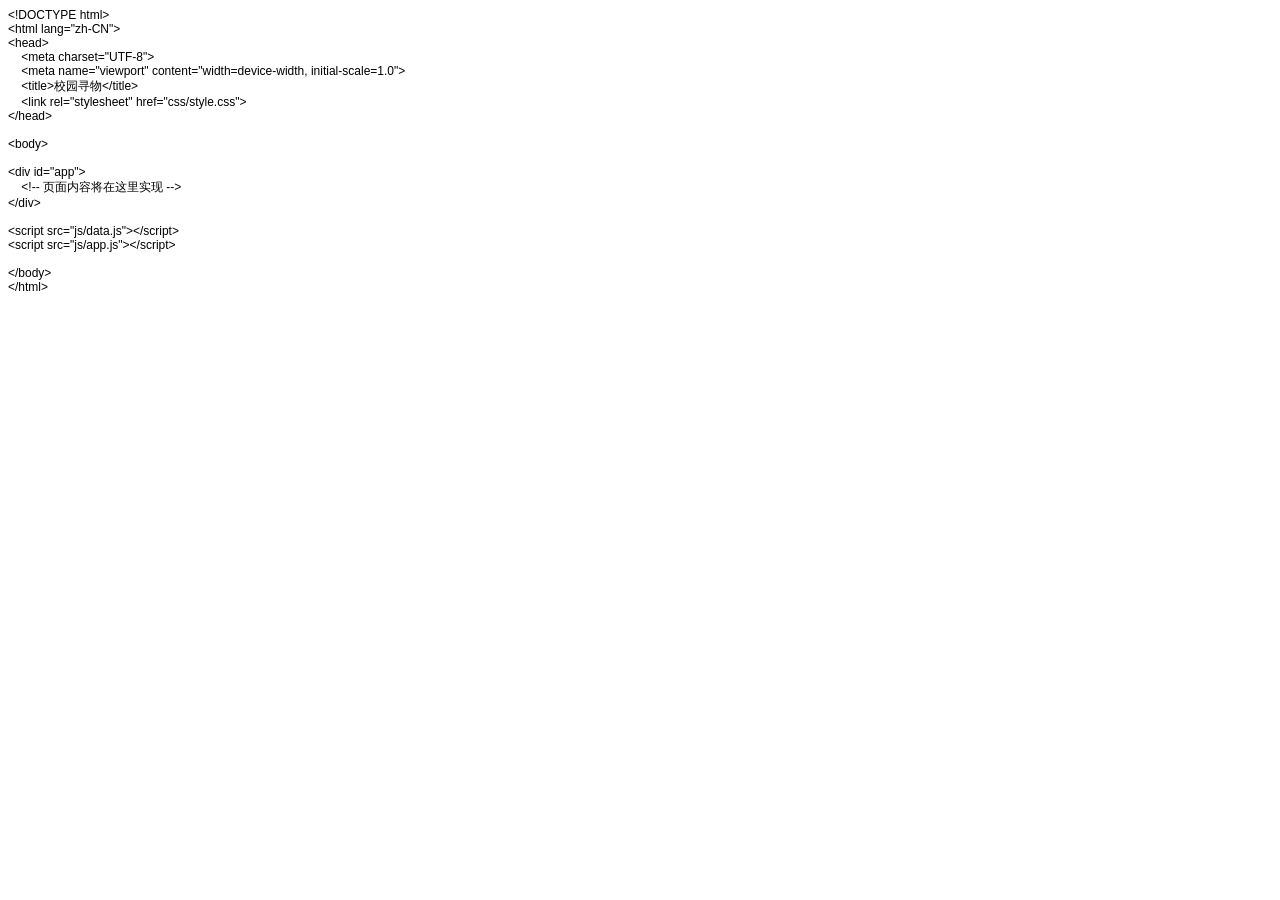
==== index.html @ 96217411 "chore:初始化校园寻物Web项目结构" ====
<!DOCTYPE html PUBLIC "-//W3C//DTD HTML 4.01//EN" "http://www.w3.org/TR/html4/strict.dtd">
<html>
<head>
  <meta http-equiv="Content-Type" content="text/html; charset=utf-8">
  <meta http-equiv="Content-Style-Type" content="text/css">
  <title></title>
  <meta name="Generator" content="Cocoa HTML Writer">
  <meta name="CocoaVersion" content="2575.5">
  <style type="text/css">
    p.p1 {margin: 0.0px 0.0px 0.0px 0.0px; font: 12.0px Helvetica}
    p.p2 {margin: 0.0px 0.0px 0.0px 0.0px; font: 12.0px Helvetica; min-height: 14.0px}
  </style>
</head>
<body>
<p class="p1">&lt;!DOCTYPE html&gt;</p>
<p class="p1">&lt;html lang="zh-CN"&gt;</p>
<p class="p1">&lt;head&gt;</p>
<p class="p1"><span class="Apple-converted-space">    </span>&lt;meta charset="UTF-8"&gt;</p>
<p class="p1"><span class="Apple-converted-space">    </span>&lt;meta name="viewport" content="width=device-width, initial-scale=1.0"&gt;</p>
<p class="p1"><span class="Apple-converted-space">    </span>&lt;title&gt;校园寻物&lt;/title&gt;</p>
<p class="p1"><span class="Apple-converted-space">    </span>&lt;link rel="stylesheet" href="css/style.css"&gt;</p>
<p class="p1">&lt;/head&gt;</p>
<p class="p2"><br></p>
<p class="p1">&lt;body&gt;</p>
<p class="p2"><br></p>
<p class="p1">&lt;div id="app"&gt;</p>
<p class="p1"><span class="Apple-converted-space">    </span>&lt;!-- 页面内容将在这里实现 --&gt;</p>
<p class="p1">&lt;/div&gt;</p>
<p class="p2"><br></p>
<p class="p1">&lt;script src="js/data.js"&gt;&lt;/script&gt;</p>
<p class="p1">&lt;script src="js/app.js"&gt;&lt;/script&gt;</p>
<p class="p2"><br></p>
<p class="p1">&lt;/body&gt;</p>
<p class="p1">&lt;/html&gt;</p>
</body>
</html>
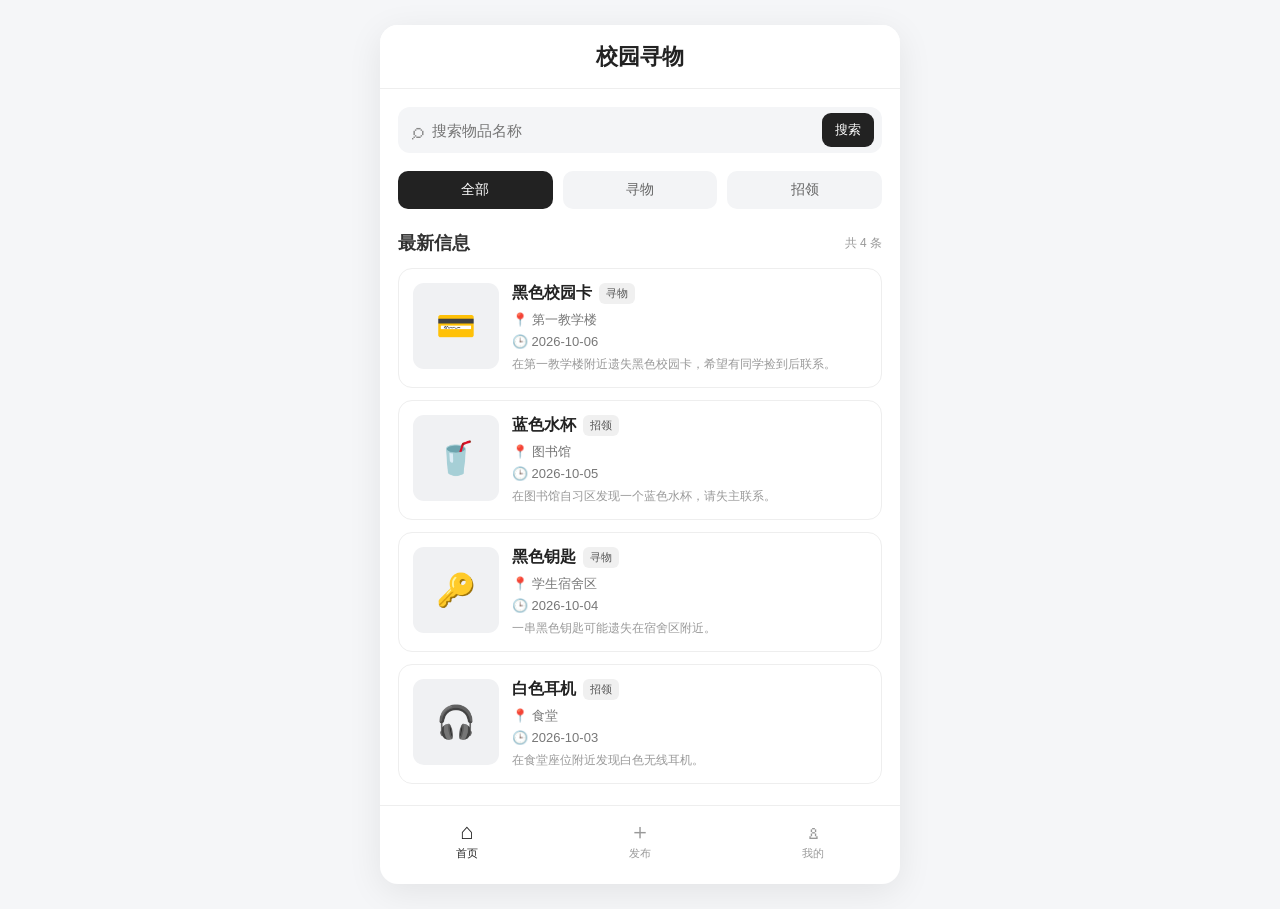
==== commit 056e068c: "test: 完善校园寻物功能并通过8项自动化测试" ====
--- a/index.html
+++ b/index.html
@@ -1,36 +1,126 @@
-<!DOCTYPE html PUBLIC "-//W3C//DTD HTML 4.01//EN" "http://www.w3.org/TR/html4/strict.dtd">
-<html>
+<!DOCTYPE html>
+<html lang="zh-CN">
 <head>
-  <meta http-equiv="Content-Type" content="text/html; charset=utf-8">
-  <meta http-equiv="Content-Style-Type" content="text/css">
-  <title></title>
-  <meta name="Generator" content="Cocoa HTML Writer">
-  <meta name="CocoaVersion" content="2575.5">
-  <style type="text/css">
-    p.p1 {margin: 0.0px 0.0px 0.0px 0.0px; font: 12.0px Helvetica}
-    p.p2 {margin: 0.0px 0.0px 0.0px 0.0px; font: 12.0px Helvetica; min-height: 14.0px}
-  </style>
+    <meta charset="UTF-8">
+    <meta name="viewport" content="width=device-width, initial-scale=1.0">
+    <title>校园寻物</title>
+    <link rel="stylesheet" href="css/style.css">
 </head>
 <body>
-<p class="p1">&lt;!DOCTYPE html&gt;</p>
-<p class="p1">&lt;html lang="zh-CN"&gt;</p>
-<p class="p1">&lt;head&gt;</p>
-<p class="p1"><span class="Apple-converted-space">    </span>&lt;meta charset="UTF-8"&gt;</p>
-<p class="p1"><span class="Apple-converted-space">    </span>&lt;meta name="viewport" content="width=device-width, initial-scale=1.0"&gt;</p>
-<p class="p1"><span class="Apple-converted-space">    </span>&lt;title&gt;校园寻物&lt;/title&gt;</p>
-<p class="p1"><span class="Apple-converted-space">    </span>&lt;link rel="stylesheet" href="css/style.css"&gt;</p>
-<p class="p1">&lt;/head&gt;</p>
-<p class="p2"><br></p>
-<p class="p1">&lt;body&gt;</p>
-<p class="p2"><br></p>
-<p class="p1">&lt;div id="app"&gt;</p>
-<p class="p1"><span class="Apple-converted-space">    </span>&lt;!-- 页面内容将在这里实现 --&gt;</p>
-<p class="p1">&lt;/div&gt;</p>
-<p class="p2"><br></p>
-<p class="p1">&lt;script src="js/data.js"&gt;&lt;/script&gt;</p>
-<p class="p1">&lt;script src="js/app.js"&gt;&lt;/script&gt;</p>
-<p class="p2"><br></p>
-<p class="p1">&lt;/body&gt;</p>
-<p class="p1">&lt;/html&gt;</p>
+<div class="app">
+    <header class="top-bar">
+        <button id="backBtn" class="back-btn" hidden>‹</button>
+        <h1 id="pageTitle">校园寻物</h1>
+    </header>
+
+    <main class="main-content">
+        <section id="homePage">
+            <div class="search-box">
+                <span class="search-icon">⌕</span>
+                <input type="text" id="searchInput" placeholder="搜索物品名称">
+                <button id="searchBtn">搜索</button>
+            </div>
+
+            <div class="category-tabs">
+                <button class="category-btn active" data-type="全部">全部</button>
+                <button class="category-btn" data-type="寻物">寻物</button>
+                <button class="category-btn" data-type="招领">招领</button>
+            </div>
+
+            <section class="section">
+                <div class="section-title">
+                    <h2>最新信息</h2>
+                    <span id="resultCount"></span>
+                </div>
+                <div id="itemList" class="item-list"></div>
+            </section>
+        </section>
+
+<section id="detailPage" hidden>
+    <div id="detailContent"></div>
+</section>
+
+<section id="publishPage" hidden>
+    <div class="form-card">
+        <h2>发布失物招领</h2>
+        <p class="form-tip">请填写物品信息，方便同学们查找。</p>
+
+        <form id="publishForm">
+            <label for="itemTitle">物品名称 *</label>
+            <input id="itemTitle" name="title" type="text"
+                   placeholder="例如：黑色校园卡" maxlength="40" required>
+
+            <label for="itemType">信息类型 *</label>
+            <select id="itemType" name="type" required>
+                <option value="寻物">寻物（我丢失了物品）</option>
+                <option value="招领">招领（我捡到了物品）</option>
+            </select>
+
+            <label for="itemLocation">地点 *</label>
+            <input id="itemLocation" name="location" type="text"
+                   placeholder="例如：图书馆二楼" maxlength="80" required>
+
+            <label for="itemDate">日期 *</label>
+            <input id="itemDate" name="date" type="date" required>
+
+            <label for="itemDescription">详细描述 *</label>
+            <textarea id="itemDescription" name="description"
+                      placeholder="请描述物品特征、遗失或捡到的情况"
+                      maxlength="500" rows="4" required></textarea>
+
+            <label for="itemContactName">联系人</label>
+            <input id="itemContactName" name="contactName" type="text"
+                   placeholder="可以填写昵称" maxlength="30">
+
+            <label for="itemContact">联系方式</label>
+            <input id="itemContact" name="contact" type="text"
+                   placeholder="建议使用校园内安全、合适的联系方式"
+                   maxlength="100">
+
+            <button class="primary-btn" type="submit">提交发布</button>
+            <button class="secondary-btn" type="button" id="cancelPublishBtn">
+                取消
+            </button>
+        </form>
+    </div>
+</section>
+
+<section id="successPage" hidden>
+    <div class="success-card">
+        <div class="success-icon">✓</div>
+        <h2>发布成功</h2>
+        <p>你的信息已经保存，可以返回首页查看。</p>
+        <button class="primary-btn" id="successHomeBtn">返回首页</button>
+        <button class="secondary-btn" id="successMineBtn">查看我的发布</button>
+    </div>
+</section>
+
+<section id="minePage" hidden>
+    <div class="section-title">
+        <h2>我的发布</h2>
+        <span id="mineCount"></span>
+    </div>
+    <div id="mineList" class="item-list"></div>
+</section>
+    </main>
+
+    <nav class="bottom-nav">
+        <button class="nav-btn active" id="homeNavBtn">
+            <span>⌂</span>
+            <small>首页</small>
+        </button>
+        <button class="nav-btn" id="publishNavBtn">
+            <span>＋</span>
+            <small>发布</small>
+        </button>
+        <button class="nav-btn" id="mineNavBtn">
+            <span>♙</span>
+            <small>我的</small>
+        </button>
+    </nav>
+</div>
+
+<script src="js/data.js"></script>
+<script src="js/app.js"></script>
 </body>
 </html>
--- a/css/style.css
+++ b/css/style.css
@@ -0,0 +1,466 @@
+* {
+    box-sizing: border-box;
+    margin: 0;
+    padding: 0;
+}
+
+[hidden] {
+    display: none !important;
+}
+
+body {
+    font-family: -apple-system, BlinkMacSystemFont, "Segoe UI",
+        "PingFang SC", "Microsoft YaHei", sans-serif;
+    background: #f5f6f8;
+    color: #333;
+}
+
+button, input {
+    font-family: inherit;
+}
+
+button {
+    border: none;
+    cursor: pointer;
+}
+
+.app {
+    width: 100%;
+    max-width: 520px;
+    min-height: 100vh;
+    margin: 0 auto;
+    background: #fff;
+    position: relative;
+}
+
+.top-bar {
+    height: 64px;
+    display: flex;
+    align-items: center;
+    justify-content: center;
+    position: relative;
+    border-bottom: 1px solid #eee;
+    background: #fff;
+}
+
+.top-bar h1 {
+    font-size: 22px;
+    font-weight: 600;
+    color: #222;
+}
+
+.back-btn {
+    position: absolute;
+    left: 16px;
+    top: 10px;
+    width: 42px;
+    height: 42px;
+    background: #f3f4f6;
+    border-radius: 12px;
+    font-size: 30px;
+    color: #333;
+}
+
+.main-content {
+    padding: 18px 18px 100px;
+}
+
+.search-box {
+    display: flex;
+    align-items: center;
+    height: 46px;
+    background: #f4f5f7;
+    border-radius: 12px;
+    padding: 0 8px 0 14px;
+    margin-bottom: 18px;
+}
+
+.search-icon {
+    font-size: 23px;
+    color: #888;
+    margin-right: 8px;
+}
+
+.search-box input {
+    flex: 1;
+    min-width: 0;
+    border: none;
+    outline: none;
+    background: transparent;
+    font-size: 15px;
+}
+
+.search-box button {
+    background: #222;
+    color: #fff;
+    border-radius: 9px;
+    padding: 8px 13px;
+    font-size: 13px;
+}
+
+.category-tabs {
+    display: flex;
+    gap: 10px;
+    margin-bottom: 22px;
+}
+
+.category-btn {
+    flex: 1;
+    height: 38px;
+    border-radius: 10px;
+    background: #f3f4f6;
+    color: #666;
+    font-size: 14px;
+}
+
+.category-btn.active {
+    background: #222;
+    color: #fff;
+}
+
+.section-title {
+    display: flex;
+    align-items: center;
+    justify-content: space-between;
+    margin-bottom: 13px;
+}
+
+.section-title h2 {
+    font-size: 18px;
+    font-weight: 600;
+}
+
+#resultCount {
+    font-size: 12px;
+    color: #999;
+}
+
+.item-list {
+    display: flex;
+    flex-direction: column;
+    gap: 12px;
+}
+
+.item-card {
+    display: flex;
+    gap: 13px;
+    padding: 14px;
+    border: 1px solid #eee;
+    border-radius: 14px;
+    background: #fff;
+    cursor: pointer;
+    transition: transform .15s ease, box-shadow .15s ease;
+}
+
+.item-card:hover {
+    transform: translateY(-1px);
+    box-shadow: 0 5px 18px rgba(0, 0, 0, .06);
+}
+
+.item-image {
+    width: 86px;
+    height: 86px;
+    flex-shrink: 0;
+    border-radius: 11px;
+    background: #f0f1f3;
+    display: flex;
+    align-items: center;
+    justify-content: center;
+    font-size: 32px;
+}
+
+.item-info {
+    flex: 1;
+    min-width: 0;
+}
+
+.item-header {
+    display: flex;
+    align-items: center;
+    flex-wrap: wrap;
+    gap: 7px;
+    margin-bottom: 7px;
+}
+
+.item-title {
+    font-size: 16px;
+    font-weight: 600;
+    color: #222;
+}
+
+.type-tag {
+    font-size: 11px;
+    padding: 3px 7px;
+    border-radius: 6px;
+    background: #f0f0f0;
+    color: #555;
+}
+
+.item-location, .item-date {
+    font-size: 13px;
+    color: #777;
+    margin-top: 5px;
+}
+
+.item-description {
+    font-size: 12px;
+    color: #999;
+    margin-top: 6px;
+    line-height: 1.5;
+}
+
+.empty-state {
+    text-align: center;
+    padding: 55px 20px;
+    color: #999;
+}
+
+.empty-icon {
+    font-size: 40px;
+    margin-bottom: 12px;
+}
+
+.detail-card {
+    padding: 20px;
+    border: 1px solid #eee;
+    border-radius: 16px;
+    background: #fff;
+}
+
+.detail-image {
+    height: 150px;
+    display: flex;
+    justify-content: center;
+    align-items: center;
+    border-radius: 14px;
+    background: #f4f5f7;
+    font-size: 64px;
+    margin-bottom: 20px;
+}
+
+.detail-title-row {
+    display: flex;
+    align-items: center;
+    flex-wrap: wrap;
+    gap: 10px;
+    margin-bottom: 12px;
+}
+
+.detail-title {
+    font-size: 23px;
+    color: #222;
+}
+
+.detail-status {
+    display: inline-block;
+    padding: 5px 9px;
+    border-radius: 7px;
+    background: #f0f0f0;
+    color: #555;
+    font-size: 12px;
+}
+
+.detail-description {
+    margin: 18px 0;
+    line-height: 1.9;
+    font-size: 15px;
+    color: #555;
+    overflow-wrap: anywhere;
+}
+
+.detail-info-row {
+    padding: 13px 0;
+    border-bottom: 1px solid #eee;
+    font-size: 14px;
+    line-height: 1.6;
+}
+
+.detail-info-label {
+    color: #999;
+    margin-right: 10px;
+}
+
+.contact-card {
+    margin-top: 18px;
+    padding: 16px;
+    background: #f7f7f8;
+    border-radius: 12px;
+}
+
+.contact-card h3 {
+    font-size: 16px;
+    margin-bottom: 10px;
+}
+
+.contact-card p {
+    font-size: 14px;
+    line-height: 1.8;
+    color: #666;
+}
+
+.primary-btn {
+    width: 100%;
+    padding: 13px;
+    margin-top: 18px;
+    border-radius: 11px;
+    background: #222;
+    color: white;
+    font-size: 15px;
+}
+
+.secondary-btn {
+    width: 100%;
+    padding: 12px;
+    margin-top: 10px;
+    border: 1px solid #ddd;
+    border-radius: 11px;
+    background: #fff;
+    color: #333;
+    font-size: 14px;
+}
+
+.bottom-nav {
+    position: fixed;
+    bottom: 0;
+    left: 50%;
+    transform: translateX(-50%);
+    width: 100%;
+    max-width: 520px;
+    height: 70px;
+    display: flex;
+    align-items: center;
+    justify-content: space-around;
+    background: rgba(255, 255, 255, .97);
+    border-top: 1px solid #eee;
+}
+
+.nav-btn {
+    flex: 1;
+    height: 100%;
+    display: flex;
+    flex-direction: column;
+    align-items: center;
+    justify-content: center;
+    background: transparent;
+    color: #999;
+    gap: 3px;
+}
+
+.nav-btn span {
+    font-size: 22px;
+    line-height: 1;
+}
+
+.nav-btn small {
+    font-size: 11px;
+}
+
+.nav-btn.active {
+    color: #222;
+}
+
+@media (min-width: 700px) {
+    body {
+        padding: 25px 0;
+    }
+
+    .app {
+        min-height: calc(100vh - 50px);
+        border-radius: 18px;
+        overflow: hidden;
+        box-shadow: 0 8px 35px rgba(0, 0, 0, .08);
+    }
+
+    .bottom-nav {
+        bottom: 25px;
+        border-radius: 0 0 18px 18px;
+    }
+}
+.form-card,
+.success-card {
+    padding: 20px;
+    border: 1px solid #eee;
+    border-radius: 16px;
+    background: #fff;
+}
+
+.form-card h2,
+.success-card h2 {
+    font-size: 21px;
+    margin-bottom: 8px;
+}
+
+.form-tip {
+    color: #999;
+    font-size: 13px;
+    margin-bottom: 22px;
+}
+
+#publishForm label {
+    display: block;
+    margin: 17px 0 8px;
+    color: #444;
+    font-size: 14px;
+    font-weight: 600;
+}
+
+#publishForm input,
+#publishForm select,
+#publishForm textarea {
+    width: 100%;
+    padding: 12px;
+    border: 1px solid #e2e2e2;
+    border-radius: 10px;
+    background: #fff;
+    color: #333;
+    font-size: 14px;
+    outline: none;
+}
+
+#publishForm input:focus,
+#publishForm select:focus,
+#publishForm textarea:focus {
+    border-color: #777;
+}
+
+#publishForm textarea {
+    resize: vertical;
+    line-height: 1.6;
+}
+
+.success-card {
+    text-align: center;
+    padding: 40px 22px;
+}
+
+.success-icon {
+    width: 64px;
+    height: 64px;
+    margin: 0 auto 18px;
+    border-radius: 50%;
+    background: #e8f5e9;
+    color: #258344;
+    font-size: 38px;
+    line-height: 64px;
+}
+
+.success-card p {
+    margin: 12px 0 20px;
+    color: #777;
+    font-size: 14px;
+    line-height: 1.7;
+}
+
+.mine-item-actions {
+    display: flex;
+    gap: 8px;
+    margin-top: 10px;
+}
+
+.mine-item-actions button {
+    padding: 7px 11px;
+    border-radius: 8px;
+    background: #f1f1f1;
+    color: #333;
+    font-size: 12px;
+}
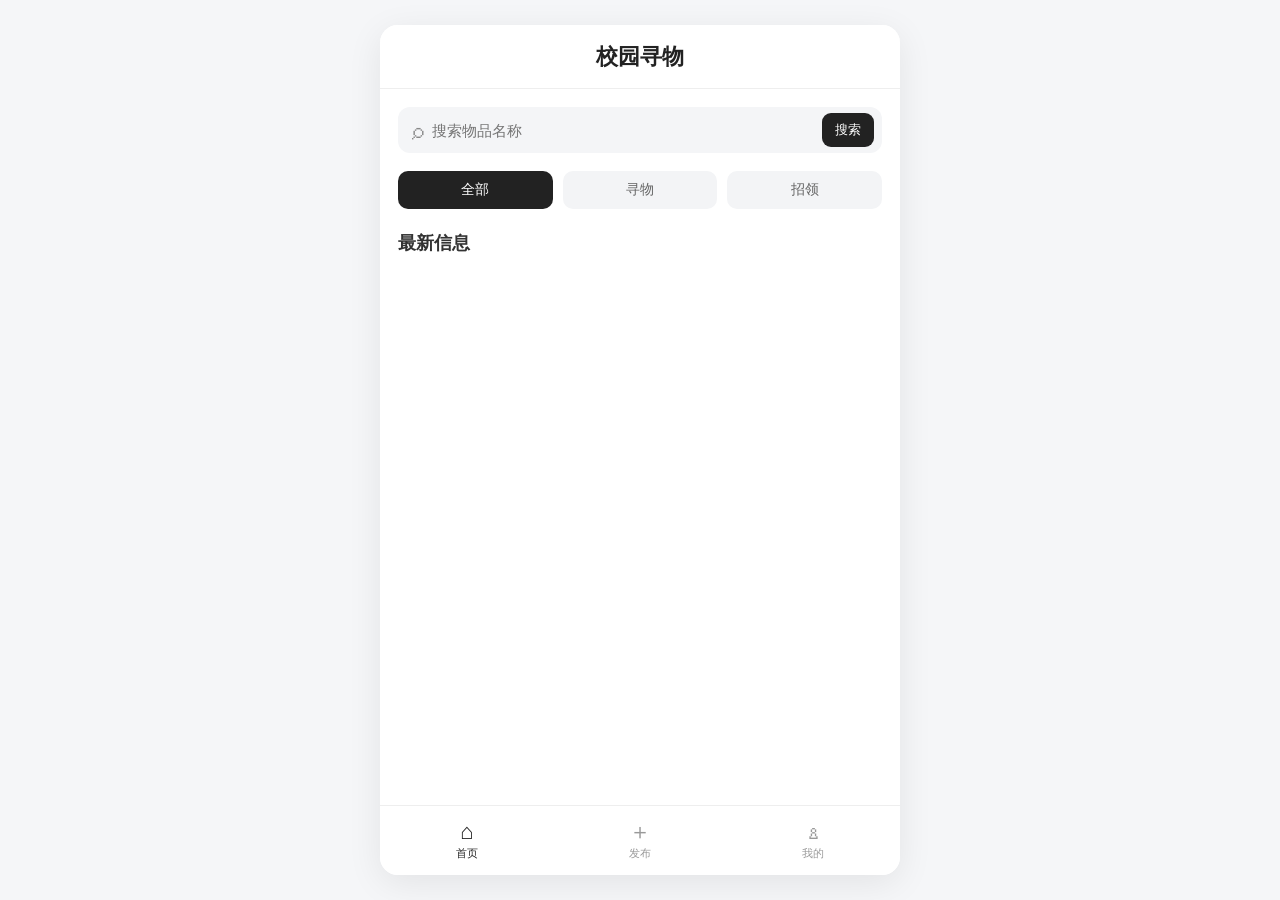
==== commit 6a54befb: "feat: replace delete confirm with app dialog" ====
--- a/index.html
+++ b/index.html
@@ -1,126 +1,169 @@
-<!DOCTYPE html>
-<html lang="zh-CN">
-<head>
-    <meta charset="UTF-8">
-    <meta name="viewport" content="width=device-width, initial-scale=1.0">
-    <title>校园寻物</title>
-    <link rel="stylesheet" href="css/style.css">
-</head>
-<body>
-<div class="app">
-    <header class="top-bar">
-        <button id="backBtn" class="back-btn" hidden>‹</button>
-        <h1 id="pageTitle">校园寻物</h1>
-    </header>
+<!DOCTYPE html>
+<html lang="zh-CN">
+<head>
+    <meta charset="UTF-8">
+    <meta name="viewport" content="width=device-width, initial-scale=1.0">
+    <title>校园寻物</title>
+    <link rel="stylesheet" href="css/style.css">
+</head>
+<body>
+<div class="app">
+    <header class="top-bar">
+        <button id="backBtn" class="back-btn" hidden>‹</button>
+        <h1 id="pageTitle">校园寻物</h1>
+    </header>
+
+    <main class="main-content">
+        <section id="homePage">
+            <div class="search-box">
+                <span class="search-icon">⌕</span>
+                <input type="text" id="searchInput" placeholder="搜索物品名称">
+                <button id="searchBtn">搜索</button>
+            </div>
+
+            <div class="category-tabs">
+                <button class="category-btn active" data-type="全部">全部</button>
+                <button class="category-btn" data-type="寻物">寻物</button>
+                <button class="category-btn" data-type="招领">招领</button>
+            </div>
+
+            <section class="section">
+                <div class="section-title">
+                    <h2>最新信息</h2>
+                    <span id="resultCount"></span>
+                </div>
+                <div id="itemList" class="item-list"></div>
+            </section>
+        </section>
+
+<section id="detailPage" hidden>
+    <div id="detailContent"></div>
+</section>
+
+<section id="publishPage" hidden>
+    <div class="form-card">
+        <h2>发布失物招领</h2>
+        <p class="form-tip">请填写物品信息，方便同学们查找。</p>
+
+        <form id="publishForm">
+            <label for="itemTitle">物品名称 *</label>
+            <input id="itemTitle" name="title" type="text"
+                   placeholder="例如：黑色校园卡" maxlength="40" required>
+
+            <label for="itemType">信息类型 *</label>
+            <select id="itemType" name="type" required>
+                <option value="寻物">寻物（我丢失了物品）</option>
+                <option value="招领">招领（我捡到了物品）</option>
+            </select>
+
+            <label for="itemLocation">地点 *</label>
+            <input id="itemLocation" name="location" type="text"
+                   placeholder="例如：图书馆二楼" maxlength="80" required>
+
+            <label for="itemDate">日期 *</label>
+            <input id="itemDate" name="date" type="date" required>
+
+            <label for="itemDescription">详细描述 *</label>
+            <textarea id="itemDescription" name="description"
+                      placeholder="请描述物品特征、遗失或捡到的情况"
+                      maxlength="500" rows="4" required></textarea>
+
+            <label for="itemContactName">联系人</label>
+            <input id="itemContactName" name="contactName" type="text"
+                   placeholder="可以填写昵称" maxlength="30">
+
+            <label for="itemContact">联系方式 *</label>
+            <input id="itemContact" name="contact" type="text"
+                   placeholder="建议使用校园内安全、合适的联系方式"
+                   maxlength="100" required>
+
+            <button class="primary-btn" type="submit">提交发布</button>
+            <button class="secondary-btn" type="button" id="cancelPublishBtn">
+                取消
+            </button>
+        </form>
+    </div>
+</section>
+
 
-    <main class="main-content">
-        <section id="homePage">
-            <div class="search-box">
-                <span class="search-icon">⌕</span>
-                <input type="text" id="searchInput" placeholder="搜索物品名称">
-                <button id="searchBtn">搜索</button>
-            </div>
-
-            <div class="category-tabs">
-                <button class="category-btn active" data-type="全部">全部</button>
-                <button class="category-btn" data-type="寻物">寻物</button>
-                <button class="category-btn" data-type="招领">招领</button>
-            </div>
-
-            <section class="section">
-                <div class="section-title">
-                    <h2>最新信息</h2>
-                    <span id="resultCount"></span>
-                </div>
-                <div id="itemList" class="item-list"></div>
-            </section>
-        </section>
-
-<section id="detailPage" hidden>
-    <div id="detailContent"></div>
-</section>
-
-<section id="publishPage" hidden>
+<section id="editPage" hidden>
     <div class="form-card">
-        <h2>发布失物招领</h2>
-        <p class="form-tip">请填写物品信息，方便同学们查找。</p>
-
-        <form id="publishForm">
-            <label for="itemTitle">物品名称 *</label>
-            <input id="itemTitle" name="title" type="text"
-                   placeholder="例如：黑色校园卡" maxlength="40" required>
-
-            <label for="itemType">信息类型 *</label>
-            <select id="itemType" name="type" required>
+        <h2>编辑信息</h2>
+        <p class="form-tip">修改后点击保存；取消或返回不会保存本次修改。</p>
+        <p id="editFeedback" role="alert" hidden></p>
+        <form id="editForm">
+            <label for="editTitle">物品名称 *</label>
+            <input id="editTitle" name="title" type="text" maxlength="40" required>
+            <label for="editType">信息类型</label>
+            <select id="editType" name="type" disabled>
                 <option value="寻物">寻物（我丢失了物品）</option>
                 <option value="招领">招领（我捡到了物品）</option>
             </select>
-
-            <label for="itemLocation">地点 *</label>
-            <input id="itemLocation" name="location" type="text"
-                   placeholder="例如：图书馆二楼" maxlength="80" required>
-
-            <label for="itemDate">日期 *</label>
-            <input id="itemDate" name="date" type="date" required>
-
-            <label for="itemDescription">详细描述 *</label>
-            <textarea id="itemDescription" name="description"
-                      placeholder="请描述物品特征、遗失或捡到的情况"
-                      maxlength="500" rows="4" required></textarea>
-
-            <label for="itemContactName">联系人</label>
-            <input id="itemContactName" name="contactName" type="text"
-                   placeholder="可以填写昵称" maxlength="30">
-
-            <label for="itemContact">联系方式</label>
-            <input id="itemContact" name="contact" type="text"
-                   placeholder="建议使用校园内安全、合适的联系方式"
-                   maxlength="100">
-
-            <button class="primary-btn" type="submit">提交发布</button>
-            <button class="secondary-btn" type="button" id="cancelPublishBtn">
-                取消
-            </button>
+            <label for="editLocation">地点 *</label>
+            <input id="editLocation" name="location" type="text" maxlength="80" required>
+            <label for="editDate">日期 *</label>
+            <input id="editDate" name="date" type="date" required>
+            <label for="editDescription">详细描述 *</label>
+            <textarea id="editDescription" name="description" maxlength="500" rows="4" required></textarea>
+            <label for="editContactName">联系人</label>
+            <input id="editContactName" name="contactName" type="text" maxlength="30">
+            <label for="editContact">联系方式 *</label>
+            <input id="editContact" name="contact" type="text" maxlength="100" required>
+            <button class="primary-btn" type="submit">保存修改</button>
+            <button class="secondary-btn" type="button" id="cancelEditBtn">取消</button>
         </form>
     </div>
 </section>
 
-<section id="successPage" hidden>
-    <div class="success-card">
-        <div class="success-icon">✓</div>
-        <h2>发布成功</h2>
-        <p>你的信息已经保存，可以返回首页查看。</p>
-        <button class="primary-btn" id="successHomeBtn">返回首页</button>
-        <button class="secondary-btn" id="successMineBtn">查看我的发布</button>
-    </div>
-</section>
-
-<section id="minePage" hidden>
-    <div class="section-title">
-        <h2>我的发布</h2>
-        <span id="mineCount"></span>
-    </div>
-    <div id="mineList" class="item-list"></div>
-</section>
-    </main>
-
-    <nav class="bottom-nav">
-        <button class="nav-btn active" id="homeNavBtn">
-            <span>⌂</span>
-            <small>首页</small>
-        </button>
-        <button class="nav-btn" id="publishNavBtn">
-            <span>＋</span>
-            <small>发布</small>
-        </button>
-        <button class="nav-btn" id="mineNavBtn">
-            <span>♙</span>
-            <small>我的</small>
-        </button>
-    </nav>
+<section id="successPage" hidden>
+    <div class="success-card">
+        <div class="success-icon">✓</div>
+        <h2>发布成功</h2>
+        <p>你的信息已经保存，可以返回首页查看。</p>
+        <button class="primary-btn" id="successHomeBtn">返回首页</button>
+        <button class="secondary-btn" id="successMineBtn">查看我的发布</button>
+    </div>
+</section>
+
+<section id="minePage" hidden>
+    <div class="section-title">
+        <h2>我的发布</h2>
+        <span id="mineCount"></span>
+    </div>
+    <p id="mineFeedback" role="status" hidden></p>
+    <div id="mineList" class="item-list"></div>
+</section>
+    </main>
+
+    <nav class="bottom-nav">
+        <button class="nav-btn active" id="homeNavBtn">
+            <span>⌂</span>
+            <small>首页</small>
+        </button>
+        <button class="nav-btn" id="publishNavBtn">
+            <span>＋</span>
+            <small>发布</small>
+        </button>
+        <button class="nav-btn" id="mineNavBtn">
+            <span>♙</span>
+            <small>我的</small>
+        </button>
+    </nav>
+</div>
+
+<div id="appModal" class="app-modal-backdrop" hidden>
+    <section class="app-modal" role="dialog" aria-modal="true"
+             aria-labelledby="appModalTitle" tabindex="-1">
+        <h2 id="appModalTitle">状态更新成功</h2>
+        <p id="appModalMessage"></p>
+        <div class="app-modal-actions">
+            <button id="appModalCancel" type="button" class="secondary-btn" hidden>取消</button>
+            <button id="appModalClose" type="button" class="primary-btn">确定</button>
+        </div>
+    </section>
 </div>
 
-<script src="js/data.js"></script>
-<script src="js/app.js"></script>
-</body>
-</html>
+<script src="js/data.js"></script>
+<script src="js/app.js"></script>
+</body>
+</html>
--- a/css/style.css
+++ b/css/style.css
@@ -396,7 +396,8 @@
     margin-bottom: 22px;
 }
 
-#publishForm label {
+#publishForm label,
+#editForm label {
     display: block;
     margin: 17px 0 8px;
     color: #444;
@@ -405,8 +406,11 @@
 }
 
 #publishForm input,
+#editForm input,
 #publishForm select,
-#publishForm textarea {
+#editForm select,
+#publishForm textarea,
+#editForm textarea {
     width: 100%;
     padding: 12px;
     border: 1px solid #e2e2e2;
@@ -464,3 +468,67 @@
     color: #333;
     font-size: 12px;
 }
+
+#editFeedback, #mineFeedback { padding: 12px; margin-bottom: 12px; border-radius: 8px; }
+#editFeedback { background: #fff1f0; color: #a12622; }
+#mineFeedback { background: #e8f5e9; color: #226638; }
+#editType:disabled { background: #f4f5f7; color: #666; }
+
+
+.app-modal-backdrop {
+    position: fixed;
+    inset: 0;
+    z-index: 1000;
+    display: flex;
+    align-items: center;
+    justify-content: center;
+    padding: 20px;
+    background: rgba(20, 24, 32, .48);
+}
+
+.app-modal-backdrop[hidden] {
+    display: none;
+}
+
+.app-modal {
+    width: min(100%, 360px);
+    padding: 24px;
+    border-radius: 16px;
+    background: #fff;
+    box-shadow: 0 18px 55px rgba(0, 0, 0, .24);
+}
+
+.app-modal h2 {
+    margin-bottom: 12px;
+    color: #222;
+    font-size: 18px;
+}
+
+.app-modal p {
+    color: #555;
+    line-height: 1.7;
+}
+
+.app-modal .primary-btn {
+    margin-top: 22px;
+}
+
+
+.app-modal-actions {
+    display: flex;
+    justify-content: flex-end;
+    gap: 10px;
+    margin-top: 22px;
+}
+
+.app-modal-actions .primary-btn,
+.app-modal-actions .secondary-btn {
+    width: auto;
+    min-width: 84px;
+    margin: 0;
+    padding: 10px 16px;
+}
+
+.app-modal-actions .secondary-btn[hidden] {
+    display: none;
+}
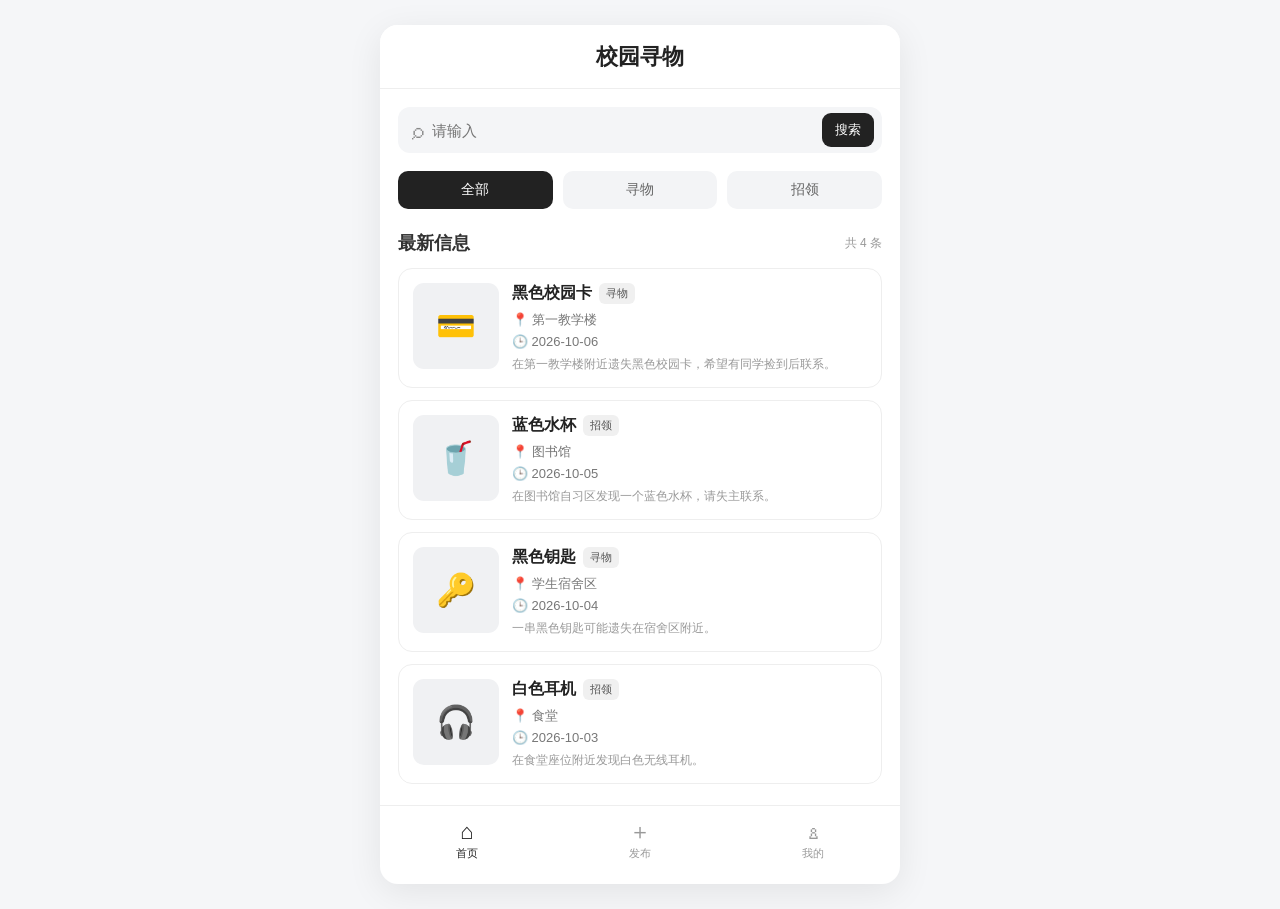
==== commit 6b4da0a5: "ui: 将搜索框提示改为请输入" ====
--- a/index.html
+++ b/index.html
@@ -17,7 +17,7 @@
         <section id="homePage">
             <div class="search-box">
                 <span class="search-icon">⌕</span>
-                <input type="text" id="searchInput" placeholder="搜索物品名称">
+                <input type="text" id="searchInput" placeholder="请输入">
                 <button id="searchBtn">搜索</button>
             </div>
 
--- a/css/style.css
+++ b/css/style.css
@@ -152,6 +152,11 @@
     transition: transform .15s ease, box-shadow .15s ease;
 }
 
+.item-card.item-completed {
+    opacity: .62;
+    filter: grayscale(.7);
+}
+
 .item-card:hover {
     transform: translateY(-1px);
     box-shadow: 0 5px 18px rgba(0, 0, 0, .06);
@@ -457,6 +462,7 @@
 
 .mine-item-actions {
     display: flex;
+    flex-wrap: wrap;
     gap: 8px;
     margin-top: 10px;
 }
